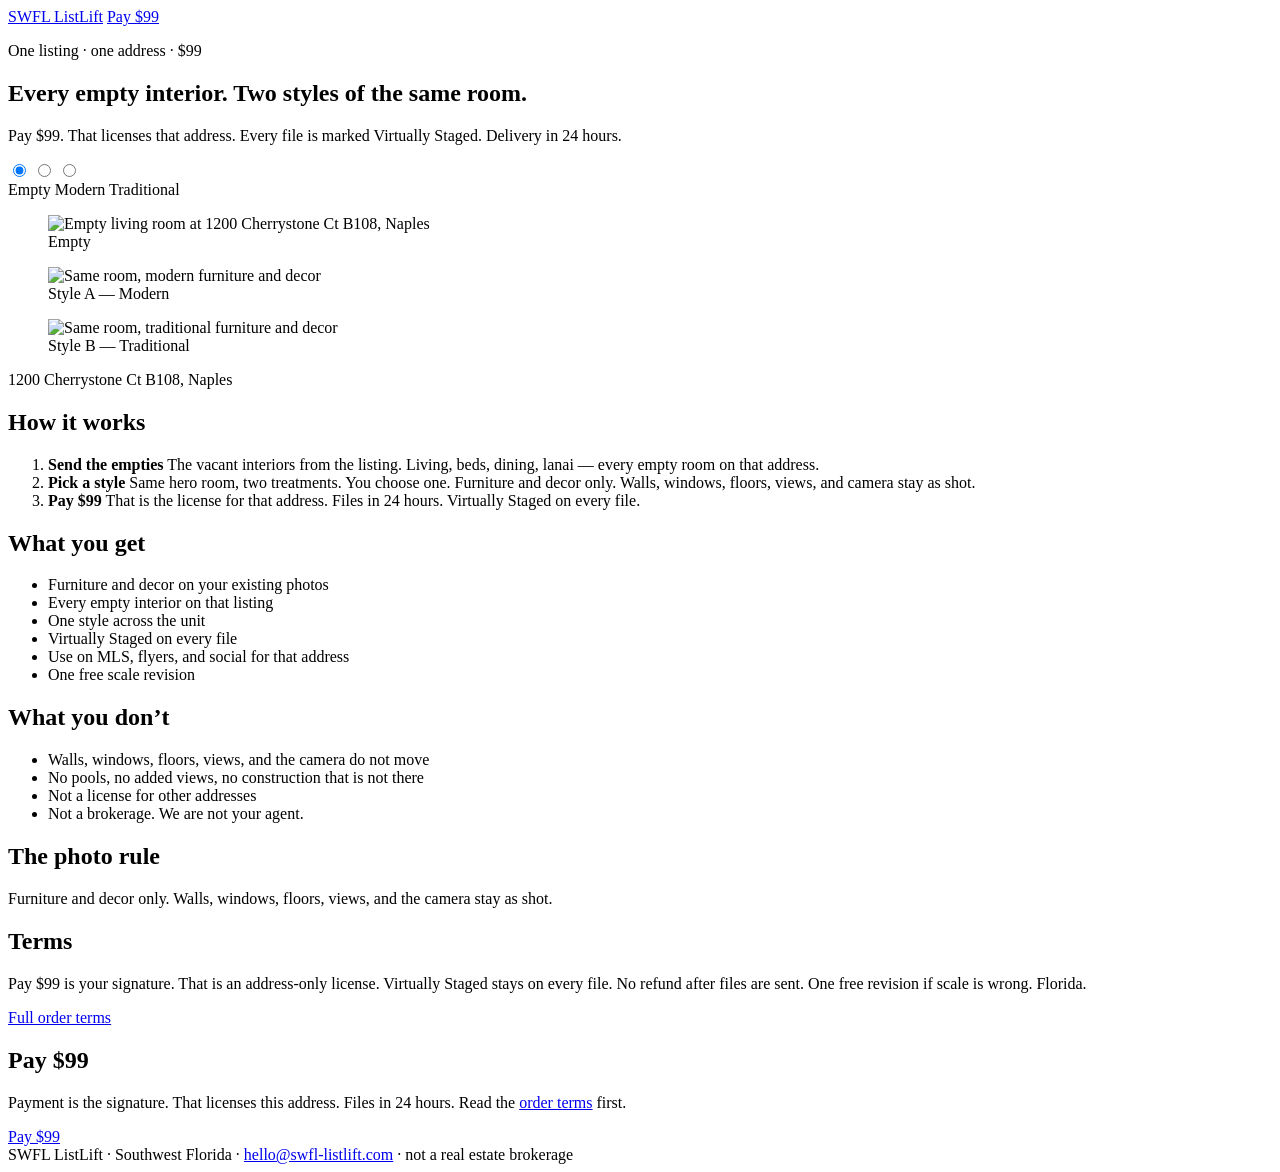
==== index.html @ 50e882f8 "SWFL ListLift funnel" ====
<!DOCTYPE html>
<html lang="en">
<head>
  <meta charset="utf-8">
  <meta name="viewport" content="width=device-width, initial-scale=1">
  <title>SWFL ListLift — $99 for every empty interior</title>
  <meta name="description" content="Virtual staging for one listing. $99. Two styles of the same room. Furniture and decor only. 24 hour delivery. Southwest Florida.">
  <link rel="icon" href="img/logo.png" type="image/png">
  <link rel="stylesheet" href="styles.css">
</head>
<body>
  <header class="nav">
    <div class="wrap nav-inner">
      <a class="brand" href="index.html">SWFL ListLift</a>
      <a class="nav-pay" href="#pay">Pay $99</a>
    </div>
  </header>

  <main>
    <section class="hero">
      <div class="wrap">
        <p class="kicker">One listing · one address · $99</p>
        <h1>Every empty interior. Two styles of the same room.</h1>
        <p class="lede">Pay $99. That licenses that address. Every file is marked Virtually Staged. Delivery in 24 hours.</p>

        <div class="compare">
          <input type="radio" name="room" id="room-empty" checked>
          <input type="radio" name="room" id="room-modern">
          <input type="radio" name="room" id="room-traditional">
          <div class="compare-tabs" role="tablist" aria-label="Room style">
            <label for="room-empty">Empty</label>
            <label for="room-modern">Modern</label>
            <label for="room-traditional">Traditional</label>
          </div>
          <div class="compare-frames">
            <figure class="frame frame-empty">
              <img src="img/empty.jpg" alt="Empty living room at 1200 Cherrystone Ct B108, Naples" width="640" height="426">
              <figcaption>Empty</figcaption>
            </figure>
            <figure class="frame frame-modern badge">
              <img src="img/style-a-modern.png" alt="Same room, modern furniture and decor" width="2528" height="1696">
              <figcaption>Style A — Modern</figcaption>
            </figure>
            <figure class="frame frame-traditional badge">
              <img src="img/style-b-traditional.png" alt="Same room, traditional furniture and decor" width="2528" height="1696">
              <figcaption>Style B — Traditional</figcaption>
            </figure>
          </div>
        </div>
        <p class="caption">1200 Cherrystone Ct B108, Naples</p>
      </div>
    </section>

    <section class="band">
      <div class="wrap">
        <h2>How it works</h2>
        <ol class="steps">
          <li>
            <strong>Send the empties</strong>
            <span>The vacant interiors from the listing. Living, beds, dining, lanai — every empty room on that address.</span>
          </li>
          <li>
            <strong>Pick a style</strong>
            <span>Same hero room, two treatments. You choose one. Furniture and decor only. Walls, windows, floors, views, and camera stay as shot.</span>
          </li>
          <li>
            <strong>Pay $99</strong>
            <span>That is the license for that address. Files in 24 hours. Virtually Staged on every file.</span>
          </li>
        </ol>
      </div>
    </section>

    <section class="band">
      <div class="wrap split">
        <div>
          <h2>What you get</h2>
          <ul>
            <li>Furniture and decor on your existing photos</li>
            <li>Every empty interior on that listing</li>
            <li>One style across the unit</li>
            <li>Virtually Staged on every file</li>
            <li>Use on MLS, flyers, and social for that address</li>
            <li>One free scale revision</li>
          </ul>
        </div>
        <div>
          <h2>What you don’t</h2>
          <ul>
            <li>Walls, windows, floors, views, and the camera do not move</li>
            <li>No pools, no added views, no construction that is not there</li>
            <li>Not a license for other addresses</li>
            <li>Not a brokerage. We are not your agent.</li>
          </ul>
        </div>
      </div>
    </section>

    <section class="band">
      <div class="wrap photo-rule">
        <h2>The photo rule</h2>
        <p>Furniture and decor only. Walls, windows, floors, views, and the camera stay as shot.</p>
      </div>
    </section>

    <section class="band">
      <div class="wrap terms-short">
        <h2>Terms</h2>
        <p>Pay $99 is your signature. That is an address-only license. Virtually Staged stays on every file. No refund after files are sent. One free revision if scale is wrong. Florida.</p>
        <p><a href="terms.html">Full order terms</a></p>
      </div>
    </section>

    <section class="pay" id="pay">
      <div class="wrap">
        <h2>Pay $99</h2>
        <p>Payment is the signature. That licenses this address. Files in 24 hours. Read the <a href="terms.html">order terms</a> first.</p>
        <!-- Stripe Payment Link tomorrow -->
        <a class="btn" href="https://swfl-listlift.com/pay">Pay $99</a>
      </div>
    </section>
  </main>

  <footer class="footer">
    <div class="wrap">
      SWFL ListLift · Southwest Florida · <a href="mailto:hello@swfl-listlift.com">hello@swfl-listlift.com</a> · not a real estate brokerage
    </div>
  </footer>
</body>
</html>
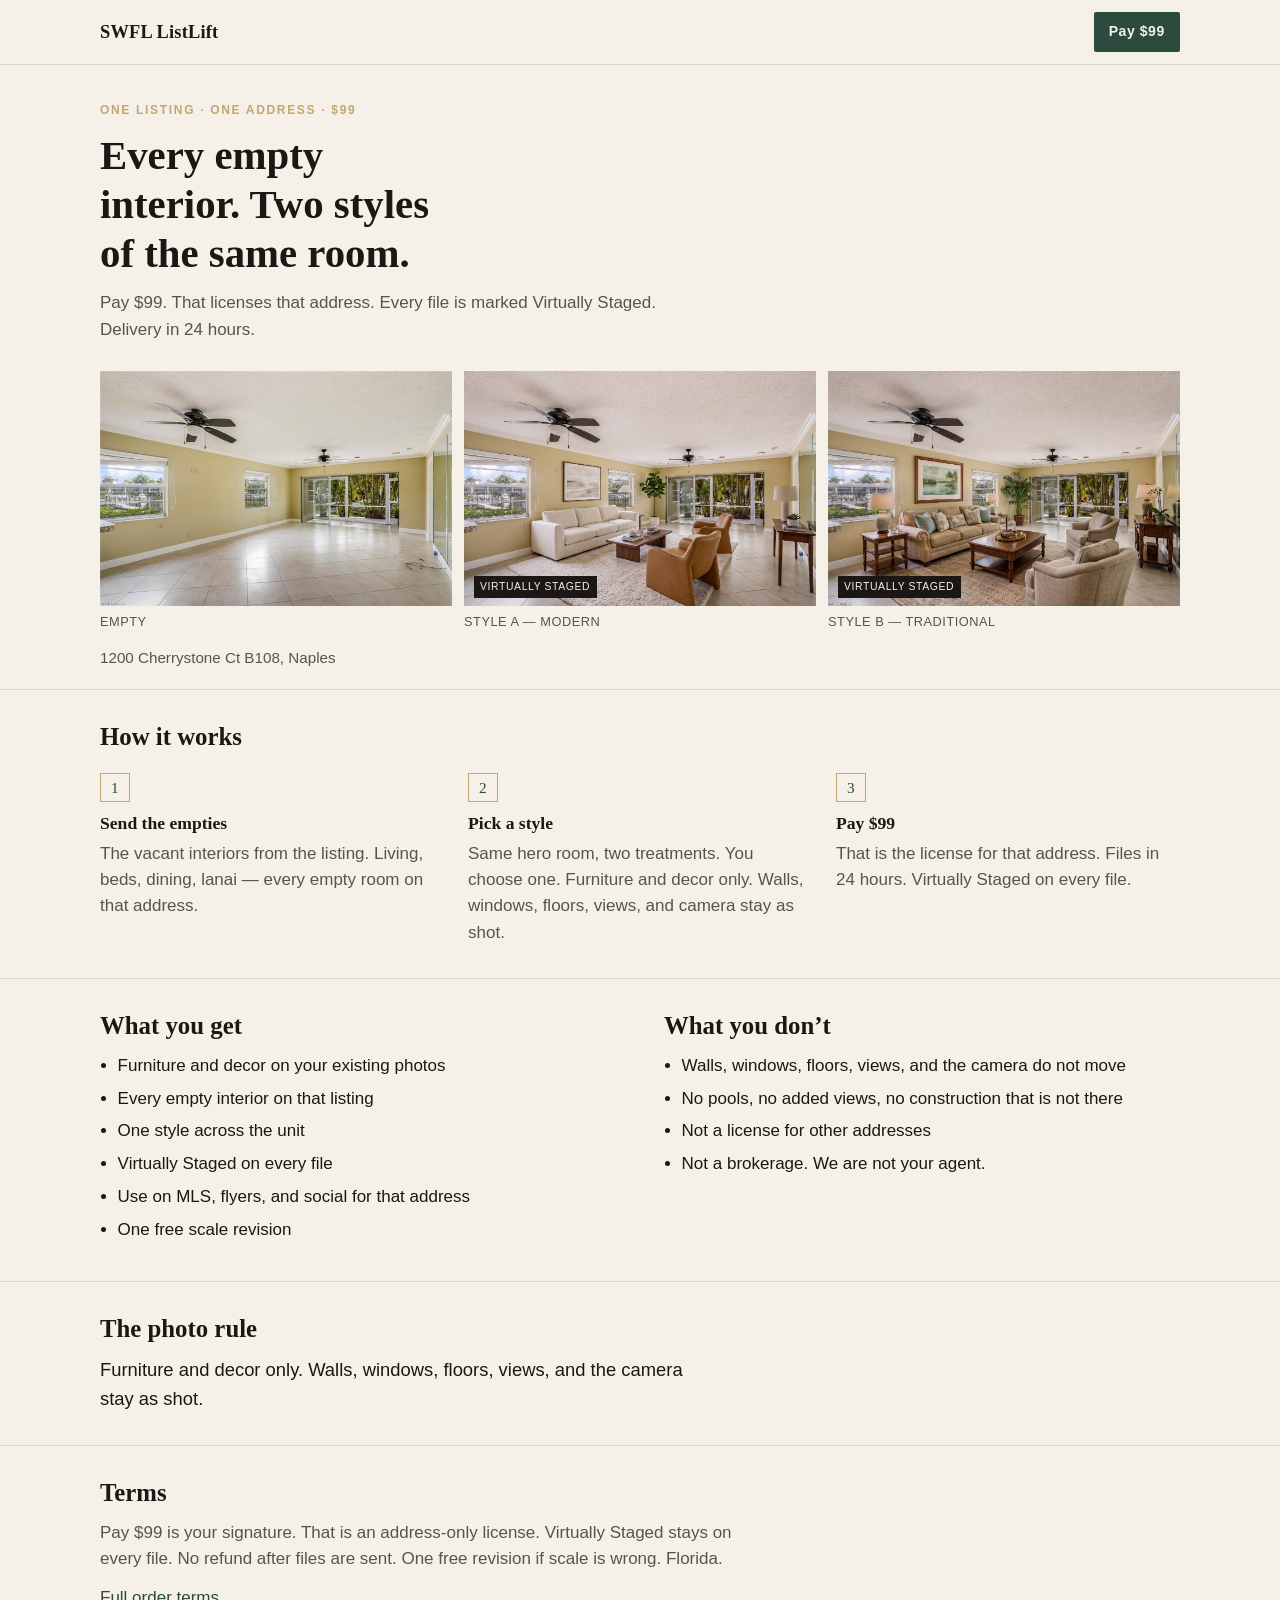
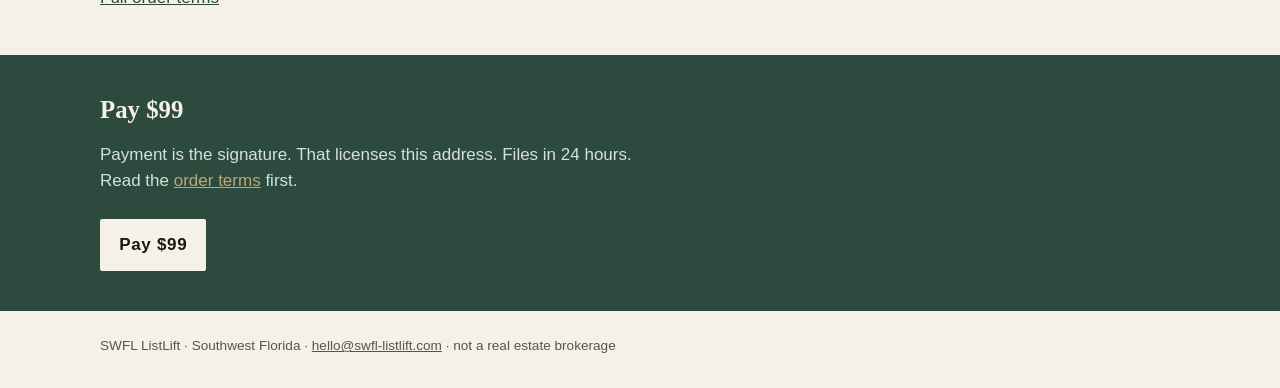
==== commit acb9e373: "Wire live $99 Stripe Payment Link" ====
--- a/index.html
+++ b/index.html
@@ -116,7 +116,7 @@
         <h2>Pay $99</h2>
         <p>Payment is the signature. That licenses this address. Files in 24 hours. Read the <a href="terms.html">order terms</a> first.</p>
         <!-- Stripe Payment Link tomorrow -->
-        <a class="btn" href="https://swfl-listlift.com/pay">Pay $99</a>
+        <a class="btn" href="https://buy.stripe.com/8x2bIVa10aA3aM6dJp0RG00">Pay $99</a>
       </div>
     </section>
   </main>
--- a/styles.css
+++ b/styles.css
@@ -0,0 +1,334 @@
+/* SWFL ListLift — swfl-listlift.com */
+
+:root {
+  --ink: #1A1714;
+  --paper: #F6F1E8;
+  --sand: #C4A574;
+  --mangrove: #2C4A3E;
+  --muted: #5A534C;
+  --rule: rgba(26, 23, 20, 0.12);
+  --serif: "Iowan Old Style", "Palatino Linotype", Palatino, Georgia, "Times New Roman", serif;
+  --sans: "Avenir Next", "Segoe UI", "Helvetica Neue", Helvetica, Arial, sans-serif;
+}
+
+*, *::before, *::after { box-sizing: border-box; }
+
+html { scroll-behavior: smooth; }
+
+body {
+  margin: 0;
+  background: var(--paper);
+  color: var(--ink);
+  font-family: var(--sans);
+  font-size: 1.0625rem;
+  line-height: 1.55;
+  -webkit-font-smoothing: antialiased;
+}
+
+img {
+  max-width: 100%;
+  height: auto;
+  display: block;
+  print-color-adjust: exact;
+  -webkit-print-color-adjust: exact;
+}
+
+a { color: var(--mangrove); }
+a:hover { color: var(--ink); }
+
+.wrap {
+  width: min(1080px, calc(100% - 2rem));
+  margin: 0 auto;
+}
+
+/* Nav */
+
+.nav {
+  position: sticky;
+  top: 0;
+  z-index: 10;
+  background: var(--paper);
+  border-bottom: 1px solid var(--rule);
+}
+
+.nav-inner {
+  display: flex;
+  align-items: center;
+  justify-content: space-between;
+  gap: 1rem;
+  min-height: 4rem;
+}
+
+.brand {
+  display: inline-block;
+  flex-shrink: 0;
+  font-family: var(--serif);
+  font-size: 1.15rem;
+  font-weight: 600;
+  letter-spacing: 0.01em;
+  color: var(--ink);
+  text-decoration: none;
+  white-space: nowrap;
+}
+.brand:hover { color: var(--mangrove); }
+
+.nav-pay {
+  display: inline-block;
+  background: var(--mangrove);
+  color: var(--paper);
+  text-decoration: none;
+  font-size: 0.875rem;
+  font-weight: 600;
+  letter-spacing: 0.04em;
+  padding: 0.55rem 0.95rem;
+  border-radius: 2px;
+}
+
+.nav-pay:hover { color: var(--paper); filter: brightness(1.08); }
+
+/* Type */
+
+.kicker {
+  margin: 0 0 0.75rem;
+  font-size: 0.75rem;
+  font-weight: 600;
+  letter-spacing: 0.14em;
+  text-transform: uppercase;
+  color: var(--sand);
+}
+
+h1, h2, h3 {
+  font-family: var(--serif);
+  font-weight: 600;
+  line-height: 1.2;
+  margin: 0 0 0.75rem;
+}
+
+h1 {
+  font-size: clamp(1.7rem, 4.4vw, 2.55rem);
+  max-width: 18ch;
+}
+
+h2 { font-size: clamp(1.25rem, 2.4vw, 1.55rem); }
+
+.lede {
+  max-width: 38rem;
+  color: var(--muted);
+  margin: 0 0 1.75rem;
+}
+
+/* Hero / compare */
+
+.hero { padding: 2.25rem 0 1.25rem; }
+
+.compare input { position: absolute; opacity: 0; pointer-events: none; }
+
+.compare-tabs {
+  display: flex;
+  gap: 0;
+  border: 1px solid var(--ink);
+  width: fit-content;
+  max-width: 100%;
+  margin-bottom: 0.85rem;
+}
+
+.compare-tabs label {
+  font-size: 0.8rem;
+  font-weight: 600;
+  letter-spacing: 0.06em;
+  text-transform: uppercase;
+  padding: 0.5rem 0.85rem;
+  cursor: pointer;
+  color: var(--ink);
+  border-right: 1px solid var(--ink);
+}
+
+.compare-tabs label:last-child { border-right: 0; }
+
+#room-empty:checked ~ .compare-tabs label[for="room-empty"],
+#room-modern:checked ~ .compare-tabs label[for="room-modern"],
+#room-traditional:checked ~ .compare-tabs label[for="room-traditional"] {
+  background: var(--mangrove);
+  color: var(--paper);
+}
+
+.compare-frames {
+  display: grid;
+  gap: 0.75rem;
+}
+
+.frame { margin: 0; display: none; }
+
+.frame img {
+  width: 100%;
+  aspect-ratio: 3 / 2;
+  object-fit: cover;
+  object-position: center;
+  background: #ddd6c8;
+}
+
+.frame figcaption {
+  margin-top: 0.4rem;
+  font-size: 0.8rem;
+  letter-spacing: 0.04em;
+  text-transform: uppercase;
+  color: var(--muted);
+}
+
+#room-empty:checked ~ .compare-frames .frame-empty,
+#room-modern:checked ~ .compare-frames .frame-modern,
+#room-traditional:checked ~ .compare-frames .frame-traditional {
+  display: block;
+}
+
+.badge {
+  position: relative;
+}
+
+.badge::after {
+  content: "Virtually Staged";
+  position: absolute;
+  left: 0.6rem;
+  bottom: 2.1rem;
+  background: var(--ink);
+  color: var(--paper);
+  font-size: 0.65rem;
+  letter-spacing: 0.06em;
+  text-transform: uppercase;
+  padding: 0.2rem 0.4rem;
+}
+
+.caption {
+  margin: 0.85rem 0 0;
+  font-size: 0.95rem;
+  color: var(--muted);
+}
+
+/* Sections */
+
+section { padding: 2rem 0; }
+
+.band { border-top: 1px solid var(--rule); }
+
+.steps {
+  list-style: none;
+  margin: 1.25rem 0 0;
+  padding: 0;
+  display: grid;
+  gap: 1.25rem;
+  counter-reset: step;
+}
+
+.steps li {
+  counter-increment: step;
+  padding-left: 2.6rem;
+  position: relative;
+}
+
+.steps li::before {
+  content: counter(step);
+  position: absolute;
+  left: 0;
+  top: 0.05rem;
+  width: 1.85rem;
+  height: 1.85rem;
+  border: 1px solid var(--sand);
+  color: var(--mangrove);
+  font-family: var(--serif);
+  font-size: 0.95rem;
+  display: grid;
+  place-items: center;
+}
+
+.steps strong { display: block; font-family: var(--serif); font-size: 1.1rem; margin-bottom: 0.2rem; }
+.steps span { color: var(--muted); }
+
+.split {
+  display: grid;
+  gap: 2rem;
+}
+
+.split ul {
+  margin: 0.75rem 0 0;
+  padding: 0 0 0 1.1rem;
+}
+
+.split li { margin: 0.4rem 0; }
+
+.photo-rule p {
+  max-width: 38rem;
+  font-size: 1.15rem;
+  margin: 0;
+}
+
+.terms-short p { max-width: 40rem; color: var(--muted); margin: 0 0 0.75rem; }
+
+/* Pay */
+
+.pay {
+  background: var(--mangrove);
+  color: var(--paper);
+  padding: 2.5rem 0;
+}
+
+.pay h2 { color: var(--paper); }
+.pay p { color: #d7e0da; max-width: 34rem; }
+.pay a:not(.btn) { color: var(--sand); }
+
+.btn {
+  display: inline-block;
+  background: var(--paper);
+  color: var(--ink);
+  text-decoration: none;
+  font-weight: 600;
+  letter-spacing: 0.04em;
+  padding: 0.8rem 1.2rem;
+  border-radius: 2px;
+  margin-top: 0.5rem;
+}
+
+.btn:hover { color: var(--ink); filter: brightness(0.97); }
+
+/* Footer */
+
+.footer {
+  padding: 1.5rem 0 2rem;
+  font-size: 0.85rem;
+  color: var(--muted);
+}
+
+.footer a { color: inherit; }
+
+/* Terms page */
+
+.legal { padding: 2rem 0 3rem; }
+.legal .sub { color: var(--muted); margin: 0 0 1.5rem; }
+.legal table { width: 100%; border-collapse: collapse; margin: 1rem 0 1.5rem; }
+.legal td { padding: 0.65rem 0; border-bottom: 1px solid var(--rule); vertical-align: top; }
+.legal td.l { width: 8.5rem; color: var(--muted); }
+.legal .box {
+  border: 1px solid var(--rule);
+  padding: 1rem 1.1rem;
+  margin: 1.25rem 0;
+}
+.legal .fine { font-size: 0.85rem; color: var(--muted); margin-top: 1.5rem; }
+
+@media (min-width: 800px) {
+  .compare-tabs { display: none; }
+  .compare-frames { grid-template-columns: 1fr 1fr 1fr; }
+  .frame { display: block !important; }
+  .badge::after { bottom: 2.1rem; }
+  .steps { grid-template-columns: 1fr 1fr 1fr; gap: 1.5rem; }
+  .steps li { padding-left: 0; padding-top: 2.4rem; }
+  .split { grid-template-columns: 1fr 1fr; gap: 3rem; }
+}
+
+@media print {
+  .nav, .nav-pay, .compare-tabs, .btn { display: none !important; }
+  .compare-frames { display: grid !important; grid-template-columns: 1fr 1fr 1fr; }
+  .frame { display: block !important; break-inside: avoid; }
+  .pay { background: var(--paper); color: var(--ink); border-top: 1px solid var(--ink); }
+  .pay p { color: var(--muted); }
+  img { break-inside: avoid; }
+  body { background: #fff; }
+}
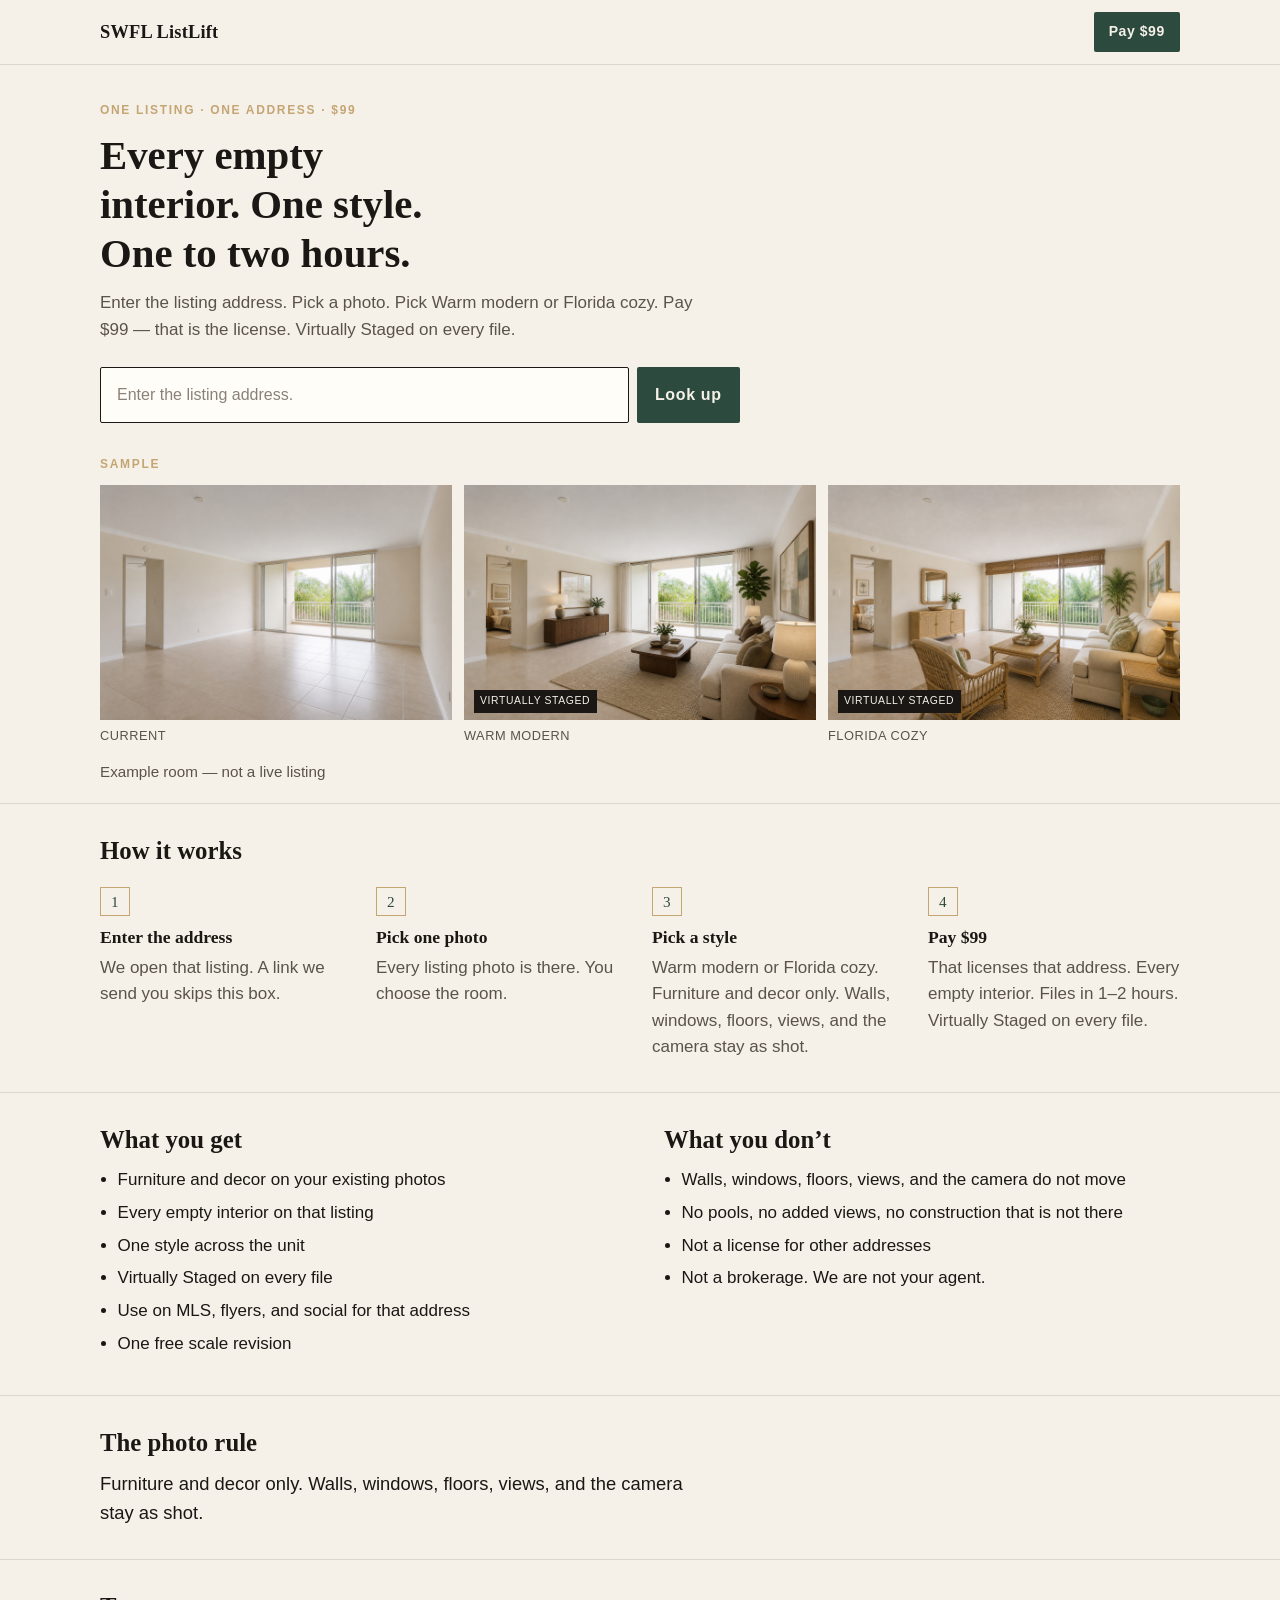
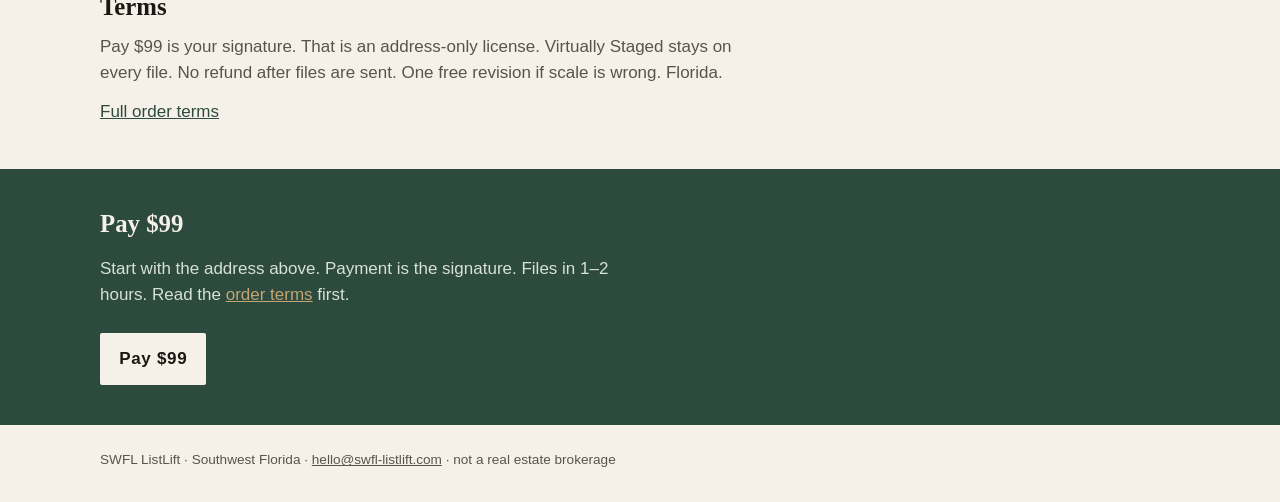
==== commit 044bcb64: "Add static Landover listing page for agent outreach Outreach can land on /l/landover-203 instead of " ====
--- a/index.html
+++ b/index.html
@@ -2,129 +2,20 @@
 <html lang="en">
 <head>
   <meta charset="utf-8">
+  <base href="/">
   <meta name="viewport" content="width=device-width, initial-scale=1">
   <title>SWFL ListLift — $99 for every empty interior</title>
-  <meta name="description" content="Virtual staging for one listing. $99. Two styles of the same room. Furniture and decor only. 24 hour delivery. Southwest Florida.">
-  <link rel="icon" href="img/logo.png" type="image/png">
+  <meta name="description" content="Virtual staging for one listing. $99. Warm modern or Florida cozy. Furniture and decor only. 1–2 hour delivery. Southwest Florida.">
+  <meta property="og:title" content="SWFL ListLift — $99 for every empty interior">
+  <meta property="og:description" content="Virtual staging for one listing. $99. 1–2 hour delivery. Virtually Staged on every file.">
+  <meta property="og:url" content="https://swfl-listlift.com/">
+  <link rel="icon" href="img/favicon.svg" type="image/svg+xml">
   <link rel="stylesheet" href="styles.css">
 </head>
 <body>
-  <header class="nav">
-    <div class="wrap nav-inner">
-      <a class="brand" href="index.html">SWFL ListLift</a>
-      <a class="nav-pay" href="#pay">Pay $99</a>
-    </div>
-  </header>
-
-  <main>
-    <section class="hero">
-      <div class="wrap">
-        <p class="kicker">One listing · one address · $99</p>
-        <h1>Every empty interior. Two styles of the same room.</h1>
-        <p class="lede">Pay $99. That licenses that address. Every file is marked Virtually Staged. Delivery in 24 hours.</p>
-
-        <div class="compare">
-          <input type="radio" name="room" id="room-empty" checked>
-          <input type="radio" name="room" id="room-modern">
-          <input type="radio" name="room" id="room-traditional">
-          <div class="compare-tabs" role="tablist" aria-label="Room style">
-            <label for="room-empty">Empty</label>
-            <label for="room-modern">Modern</label>
-            <label for="room-traditional">Traditional</label>
-          </div>
-          <div class="compare-frames">
-            <figure class="frame frame-empty">
-              <img src="img/empty.jpg" alt="Empty living room at 1200 Cherrystone Ct B108, Naples" width="640" height="426">
-              <figcaption>Empty</figcaption>
-            </figure>
-            <figure class="frame frame-modern badge">
-              <img src="img/style-a-modern.png" alt="Same room, modern furniture and decor" width="2528" height="1696">
-              <figcaption>Style A — Modern</figcaption>
-            </figure>
-            <figure class="frame frame-traditional badge">
-              <img src="img/style-b-traditional.png" alt="Same room, traditional furniture and decor" width="2528" height="1696">
-              <figcaption>Style B — Traditional</figcaption>
-            </figure>
-          </div>
-        </div>
-        <p class="caption">1200 Cherrystone Ct B108, Naples</p>
-      </div>
-    </section>
-
-    <section class="band">
-      <div class="wrap">
-        <h2>How it works</h2>
-        <ol class="steps">
-          <li>
-            <strong>Send the empties</strong>
-            <span>The vacant interiors from the listing. Living, beds, dining, lanai — every empty room on that address.</span>
-          </li>
-          <li>
-            <strong>Pick a style</strong>
-            <span>Same hero room, two treatments. You choose one. Furniture and decor only. Walls, windows, floors, views, and camera stay as shot.</span>
-          </li>
-          <li>
-            <strong>Pay $99</strong>
-            <span>That is the license for that address. Files in 24 hours. Virtually Staged on every file.</span>
-          </li>
-        </ol>
-      </div>
-    </section>
-
-    <section class="band">
-      <div class="wrap split">
-        <div>
-          <h2>What you get</h2>
-          <ul>
-            <li>Furniture and decor on your existing photos</li>
-            <li>Every empty interior on that listing</li>
-            <li>One style across the unit</li>
-            <li>Virtually Staged on every file</li>
-            <li>Use on MLS, flyers, and social for that address</li>
-            <li>One free scale revision</li>
-          </ul>
-        </div>
-        <div>
-          <h2>What you don’t</h2>
-          <ul>
-            <li>Walls, windows, floors, views, and the camera do not move</li>
-            <li>No pools, no added views, no construction that is not there</li>
-            <li>Not a license for other addresses</li>
-            <li>Not a brokerage. We are not your agent.</li>
-          </ul>
-        </div>
-      </div>
-    </section>
-
-    <section class="band">
-      <div class="wrap photo-rule">
-        <h2>The photo rule</h2>
-        <p>Furniture and decor only. Walls, windows, floors, views, and the camera stay as shot.</p>
-      </div>
-    </section>
-
-    <section class="band">
-      <div class="wrap terms-short">
-        <h2>Terms</h2>
-        <p>Pay $99 is your signature. That is an address-only license. Virtually Staged stays on every file. No refund after files are sent. One free revision if scale is wrong. Florida.</p>
-        <p><a href="terms.html">Full order terms</a></p>
-      </div>
-    </section>
-
-    <section class="pay" id="pay">
-      <div class="wrap">
-        <h2>Pay $99</h2>
-        <p>Payment is the signature. That licenses this address. Files in 24 hours. Read the <a href="terms.html">order terms</a> first.</p>
-        <!-- Stripe Payment Link tomorrow -->
-        <a class="btn" href="https://buy.stripe.com/8x2bIVa10aA3aM6dJp0RG00">Pay $99</a>
-      </div>
-    </section>
-  </main>
-
-  <footer class="footer">
-    <div class="wrap">
-      SWFL ListLift · Southwest Florida · <a href="mailto:hello@swfl-listlift.com">hello@swfl-listlift.com</a> · not a real estate brokerage
-    </div>
-  </footer>
+  <div id="app">
+    <p class="boot">Loading…</p>
+  </div>
+  <script src="app.js"></script>
 </body>
 </html>
--- a/styles.css
+++ b/styles.css
@@ -7,6 +7,7 @@
   --mangrove: #2C4A3E;
   --muted: #5A534C;
   --rule: rgba(26, 23, 20, 0.12);
+  --card: #fffdf8;
   --serif: "Iowan Old Style", "Palatino Linotype", Palatino, Georgia, "Times New Roman", serif;
   --sans: "Avenir Next", "Segoe UI", "Helvetica Neue", Helvetica, Arial, sans-serif;
 }
@@ -36,9 +37,20 @@
 a { color: var(--mangrove); }
 a:hover { color: var(--ink); }
 
+:focus-visible {
+  outline: 2px solid var(--mangrove);
+  outline-offset: 2px;
+}
+
 .wrap {
   width: min(1080px, calc(100% - 2rem));
   margin: 0 auto;
+}
+
+.boot {
+  margin: 4rem auto;
+  text-align: center;
+  color: var(--muted);
 }
 
 /* Nav */
@@ -88,7 +100,8 @@
 
 /* Type */
 
-.kicker {
+.kicker,
+.sample-kicker {
   margin: 0 0 0.75rem;
   font-size: 0.75rem;
   font-weight: 600;
@@ -114,52 +127,142 @@
 .lede {
   max-width: 38rem;
   color: var(--muted);
-  margin: 0 0 1.75rem;
-}
-
-/* Hero / compare */
+  margin: 0 0 1.5rem;
+}
+
+/* Address lookup */
+
+.lookup { margin: 0 0 1.25rem; max-width: 40rem; }
+
+.lookup-label {
+  position: absolute;
+  width: 1px;
+  height: 1px;
+  overflow: hidden;
+  clip: rect(0 0 0 0);
+}
+
+.lookup-row {
+  display: flex;
+  flex-direction: column;
+  gap: 0.5rem;
+}
+
+.lookup-row input {
+  width: 100%;
+  font: inherit;
+  font-size: 1rem;
+  color: var(--ink);
+  background: var(--card);
+  border: 1px solid var(--ink);
+  padding: 0.9rem 1rem;
+  border-radius: 2px;
+}
+
+.lookup-row input::placeholder { color: #8A8278; }
+
+.lookup-row button {
+  font: inherit;
+  font-size: 1rem;
+  font-weight: 600;
+  letter-spacing: 0.04em;
+  background: var(--mangrove);
+  color: var(--paper);
+  border: 0;
+  padding: 0.9rem 1.15rem;
+  border-radius: 2px;
+  cursor: pointer;
+}
+
+.lookup-row button:hover { filter: brightness(1.08); }
+
+.notice {
+  max-width: 36rem;
+  margin: 0 0 1.5rem;
+  padding: 0.95rem 1rem;
+  border: 1px solid var(--rule);
+  background: var(--card);
+}
+
+.notice p { margin: 0 0 0.5rem; }
+.notice p:last-child { margin: 0; color: var(--muted); }
+
+.results {
+  list-style: none;
+  margin: 0 0 1.5rem;
+  padding: 0;
+  max-width: 40rem;
+  border: 1px solid var(--rule);
+  background: var(--card);
+}
+
+.results li { border-top: 1px solid var(--rule); }
+.results li:first-child { border-top: 0; }
+
+.results a {
+  display: block;
+  padding: 0.85rem 1rem;
+  text-decoration: none;
+  color: inherit;
+}
+
+.results a:hover { background: rgba(44, 74, 62, 0.06); }
+.results strong { display: block; font-family: var(--serif); }
+.results span { color: var(--muted); font-size: 0.95rem; }
+
+/* Hero / 3-up */
 
 .hero { padding: 2.25rem 0 1.25rem; }
 
-.compare input { position: absolute; opacity: 0; pointer-events: none; }
-
-.compare-tabs {
+.sample { margin-top: 2rem; }
+
+.trio-tabs {
   display: flex;
   gap: 0;
   border: 1px solid var(--ink);
-  width: fit-content;
-  max-width: 100%;
+  width: 100%;
+  max-width: 28rem;
   margin-bottom: 0.85rem;
 }
 
-.compare-tabs label {
-  font-size: 0.8rem;
-  font-weight: 600;
-  letter-spacing: 0.06em;
-  text-transform: uppercase;
-  padding: 0.5rem 0.85rem;
+.trio-tabs button {
+  flex: 1;
+  min-width: 0;
+  font: inherit;
+  font-size: 0.7rem;
+  font-weight: 600;
+  letter-spacing: 0.04em;
+  text-transform: uppercase;
+  padding: 0.5rem 0.35rem;
   cursor: pointer;
   color: var(--ink);
+  background: transparent;
+  border: 0;
   border-right: 1px solid var(--ink);
 }
 
-.compare-tabs label:last-child { border-right: 0; }
-
-#room-empty:checked ~ .compare-tabs label[for="room-empty"],
-#room-modern:checked ~ .compare-tabs label[for="room-modern"],
-#room-traditional:checked ~ .compare-tabs label[for="room-traditional"] {
+.trio-tabs button:last-child { border-right: 0; }
+
+.trio-tabs button[aria-selected="true"] {
   background: var(--mangrove);
   color: var(--paper);
 }
 
-.compare-frames {
+.trio-frames {
   display: grid;
   gap: 0.75rem;
 }
 
 .frame { margin: 0; display: none; }
 
-.frame img {
+.frame.is-on { display: block; }
+
+.frame img,
+.frame .ph,
+.thumb img,
+.thumb .ph,
+.style-card img,
+.style-card .ph {
   width: 100%;
   aspect-ratio: 3 / 2;
   object-fit: cover;
@@ -167,7 +270,20 @@
   background: #ddd6c8;
 }
 
-.frame figcaption {
+.ph {
+  display: grid;
+  place-items: center;
+  background:
+    linear-gradient(180deg, #f3ede3 0 58%, #cdb896 58%);
+  color: var(--muted);
+  font-family: var(--serif);
+  letter-spacing: 0.16em;
+  text-transform: uppercase;
+  font-size: 0.8rem;
+}
+
+.frame figcaption,
+.style-card .who {
   margin-top: 0.4rem;
   font-size: 0.8rem;
   letter-spacing: 0.04em;
@@ -175,15 +291,16 @@
   color: var(--muted);
 }
 
-#room-empty:checked ~ .compare-frames .frame-empty,
-#room-modern:checked ~ .compare-frames .frame-modern,
-#room-traditional:checked ~ .compare-frames .frame-traditional {
+.style-card .line {
   display: block;
-}
-
-.badge {
-  position: relative;
-}
+  margin-top: 0.15rem;
+  font-size: 0.9rem;
+  letter-spacing: 0;
+  text-transform: none;
+  color: var(--ink);
+}
+
+.badge { position: relative; }
 
 .badge::after {
   content: "Virtually Staged";
@@ -203,6 +320,130 @@
   font-size: 0.95rem;
   color: var(--muted);
 }
+
+/* Listing */
+
+.listing { padding: 1.75rem 0 2.5rem; }
+.listing h1 { max-width: none; }
+
+.back {
+  display: inline-block;
+  margin: 0 0 1rem;
+  border: 0;
+  padding: 0;
+  background: none;
+  font: inherit;
+  font-size: 0.95rem;
+  color: var(--muted);
+  cursor: pointer;
+  text-decoration: none;
+}
+
+.back:hover { color: var(--ink); }
+
+.facts {
+  margin: 0 0 0.35rem;
+  color: var(--muted);
+}
+
+.ask {
+  margin: 1.25rem 0 0.75rem;
+  font-family: var(--serif);
+  font-size: 1.15rem;
+}
+
+.thumbs {
+  display: grid;
+  grid-template-columns: repeat(3, 1fr);
+  gap: 0.55rem;
+}
+
+.thumb {
+  width: 100%;
+  margin: 0;
+  padding: 0;
+  border: 2px solid transparent;
+  background: transparent;
+  cursor: pointer;
+  text-align: left;
+  color: inherit;
+  font: inherit;
+}
+
+.thumb:hover,
+.thumb.is-on { border-color: var(--mangrove); }
+
+.thumb .who {
+  display: block;
+  margin-top: 0.3rem;
+  font-size: 0.7rem;
+  letter-spacing: 0.04em;
+  text-transform: uppercase;
+  color: var(--muted);
+}
+
+.style-pick {
+  display: grid;
+  gap: 0.75rem;
+}
+
+.style-card {
+  width: 100%;
+  margin: 0;
+  padding: 0;
+  border: 2px solid transparent;
+  background: transparent;
+  text-align: left;
+  font: inherit;
+  color: inherit;
+  cursor: pointer;
+}
+
+.style-card:hover { border-color: var(--mangrove); }
+
+.style-card.is-ref {
+  cursor: default;
+}
+
+.style-card.is-ref:hover { border-color: transparent; }
+
+.rule-line {
+  margin: 1.25rem 0 0;
+  max-width: 36rem;
+  color: var(--muted);
+}
+
+.confirm-box {
+  margin: 1.25rem 0 0;
+  padding: 1.15rem 1.2rem;
+  border: 1px solid var(--rule);
+  background: var(--card);
+  max-width: 34rem;
+}
+
+.confirm-box p { margin: 0 0 0.65rem; }
+.confirm-box p:last-child { margin: 0; }
+
+.confirm-box .tag {
+  font-size: 0.75rem;
+  font-weight: 600;
+  letter-spacing: 0.1em;
+  text-transform: uppercase;
+  color: var(--sand);
+}
+
+.confirm-box .dollars {
+  font-family: var(--serif);
+  font-size: 2rem;
+  line-height: 1.2;
+}
+
+.confirm-box ul {
+  margin: 0.75rem 0 0;
+  padding: 0 0 0 1.1rem;
+}
+
+.confirm-box li { margin: 0.3rem 0; }
 
 /* Sections */
 
@@ -313,19 +554,124 @@
 }
 .legal .fine { font-size: 0.85rem; color: var(--muted); margin-top: 1.5rem; }
 
+/* Listing deep-link (static pages such as /l/landover-203) */
+
+.listing-trio {
+  display: grid;
+  gap: 0.75rem;
+  margin: 1.25rem 0 0;
+}
+
+.listing-trio .frame { display: block; }
+
+.listing-trio img {
+  width: 100%;
+  aspect-ratio: 3 / 4;
+  object-fit: cover;
+  object-position: center;
+  background: #ddd6c8;
+}
+
+.listing-trio .badge::after { bottom: 2.1rem; }
+
+.photo-strip {
+  display: grid;
+  grid-template-columns: repeat(2, minmax(0, 9.5rem));
+  gap: 0.55rem;
+  margin: 0 0 0.25rem;
+}
+
+.photo-strip figure { margin: 0; }
+
+.photo-strip img {
+  width: 100%;
+  aspect-ratio: 3 / 4;
+  object-fit: cover;
+  object-position: center;
+  background: #ddd6c8;
+}
+
+.photo-strip .who {
+  display: block;
+  margin-top: 0.3rem;
+  font-size: 0.7rem;
+  letter-spacing: 0.04em;
+  text-transform: uppercase;
+  color: var(--muted);
+}
+
+.style-radios {
+  margin: 1.35rem 0 0;
+  padding: 0.85rem 1.05rem 1rem;
+  border: 1px solid var(--ink);
+  background: var(--card);
+  max-width: 34rem;
+}
+
+.style-radios legend {
+  padding: 0 0.35rem;
+  font-family: var(--serif);
+  font-weight: 600;
+}
+
+.style-radios label {
+  display: flex;
+  align-items: flex-start;
+  gap: 0.55rem;
+  margin: 0.45rem 0 0;
+  cursor: pointer;
+}
+
+.style-radios input {
+  margin-top: 0.3rem;
+  accent-color: var(--mangrove);
+}
+
+.buy-btn {
+  display: block;
+  width: 100%;
+  max-width: 34rem;
+  box-sizing: border-box;
+  margin: 1.15rem 0 0;
+  background: var(--mangrove);
+  color: var(--paper);
+  text-decoration: none;
+  font-weight: 600;
+  letter-spacing: 0.03em;
+  text-align: center;
+  padding: 0.95rem 1.15rem;
+  border-radius: 2px;
+}
+
+.buy-btn:hover { color: var(--paper); filter: brightness(1.08); }
+
+@media (min-width: 600px) {
+  .lookup-row { flex-direction: row; align-items: stretch; }
+  .lookup-row input { flex: 1; }
+  .thumbs { grid-template-columns: repeat(4, 1fr); }
+}
+
 @media (min-width: 800px) {
-  .compare-tabs { display: none; }
-  .compare-frames { grid-template-columns: 1fr 1fr 1fr; }
+  .listing-trio { grid-template-columns: 1fr 1fr 1fr; }
+  .trio-tabs { display: none; }
+  .trio-frames,
+  .style-pick { grid-template-columns: 1fr 1fr 1fr; }
   .frame { display: block !important; }
   .badge::after { bottom: 2.1rem; }
-  .steps { grid-template-columns: 1fr 1fr 1fr; gap: 1.5rem; }
+  .steps { grid-template-columns: 1fr 1fr; gap: 1.5rem; }
   .steps li { padding-left: 0; padding-top: 2.4rem; }
   .split { grid-template-columns: 1fr 1fr; gap: 3rem; }
+  .thumbs { grid-template-columns: repeat(6, 1fr); }
+}
+
+@media (min-width: 1100px) {
+  .steps { grid-template-columns: 1fr 1fr 1fr 1fr; }
 }
 
 @media print {
-  .nav, .nav-pay, .compare-tabs, .btn { display: none !important; }
-  .compare-frames { display: grid !important; grid-template-columns: 1fr 1fr 1fr; }
+  .nav, .nav-pay, .trio-tabs, .btn, .lookup { display: none !important; }
+  .trio-frames,
+  .listing-trio { display: grid !important; grid-template-columns: 1fr 1fr 1fr; }
   .frame { display: block !important; break-inside: avoid; }
   .pay { background: var(--paper); color: var(--ink); border-top: 1px solid var(--ink); }
   .pay p { color: var(--muted); }
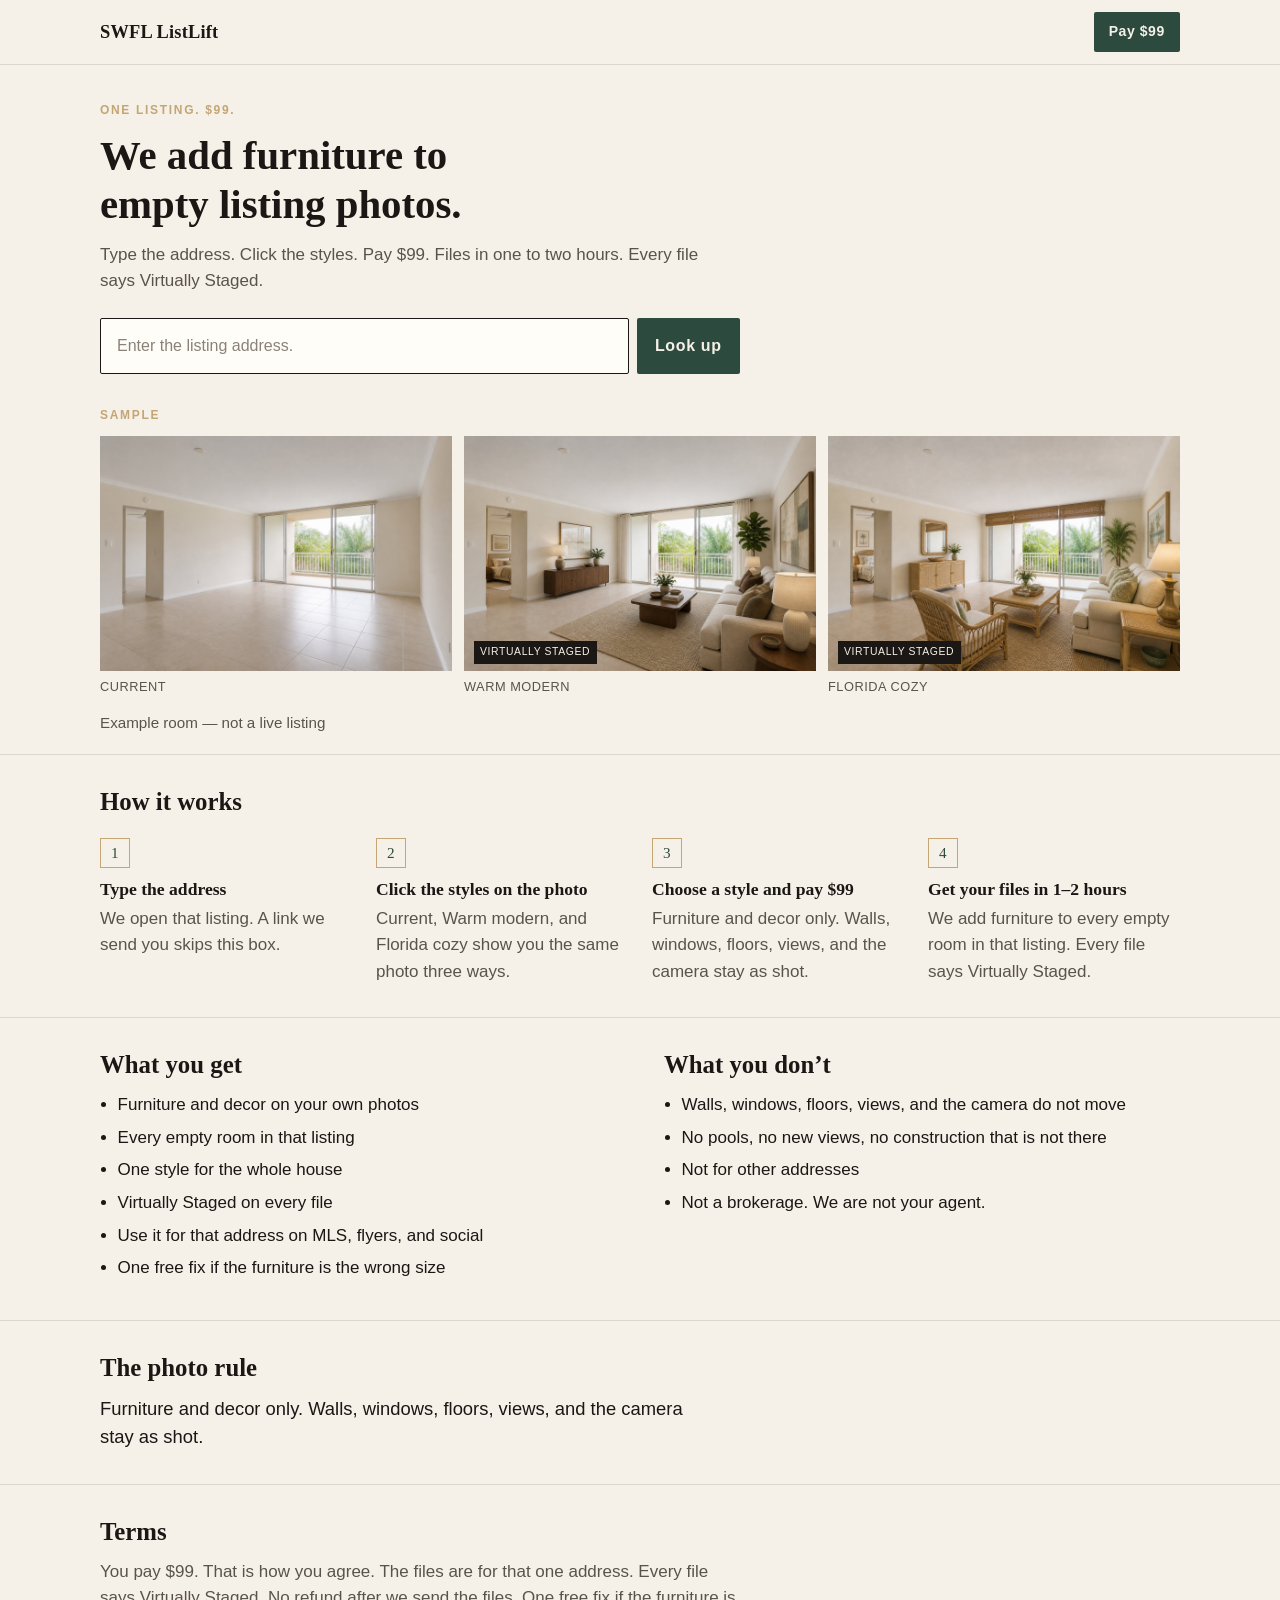
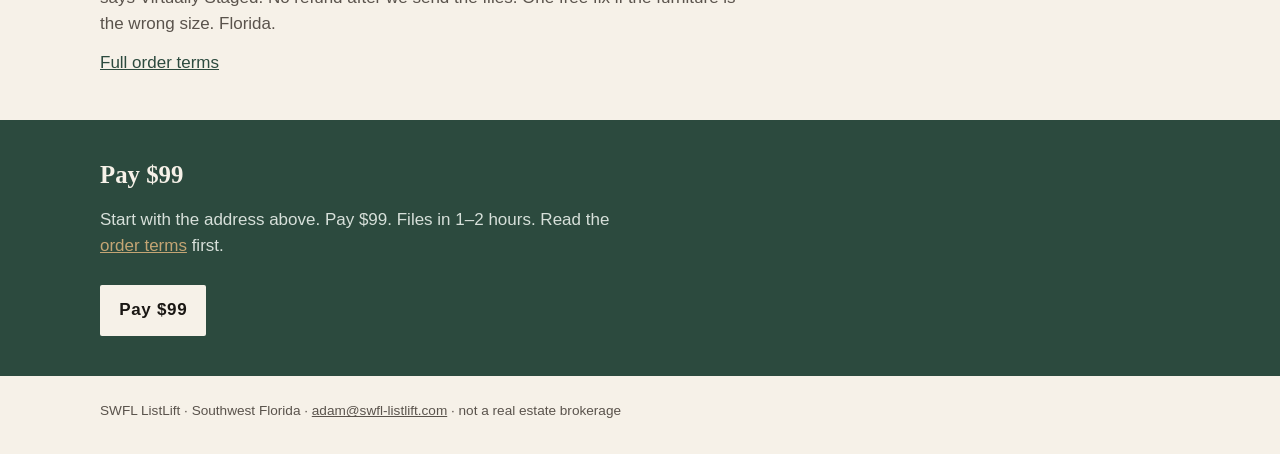
==== commit 34daa902: "Add photo-tab hint, plain copy, and independent photo tabs Photo tabs were not obviously clickable, " ====
--- a/index.html
+++ b/index.html
@@ -4,10 +4,10 @@
   <meta charset="utf-8">
   <base href="/">
   <meta name="viewport" content="width=device-width, initial-scale=1">
-  <title>SWFL ListLift — $99 for every empty interior</title>
-  <meta name="description" content="Virtual staging for one listing. $99. Warm modern or Florida cozy. Furniture and decor only. 1–2 hour delivery. Southwest Florida.">
-  <meta property="og:title" content="SWFL ListLift — $99 for every empty interior">
-  <meta property="og:description" content="Virtual staging for one listing. $99. 1–2 hour delivery. Virtually Staged on every file.">
+  <title>SWFL ListLift — we add furniture to empty listing photos</title>
+  <meta name="description" content="We add furniture to empty listing photos. $99 for one house. Warm modern or Florida cozy. Furniture and decor only. Files in 1–2 hours. Southwest Florida.">
+  <meta property="og:title" content="SWFL ListLift — we add furniture to empty listing photos">
+  <meta property="og:description" content="We add furniture to empty listing photos. $99 for one house. Files in 1–2 hours. Every file says Virtually Staged.">
   <meta property="og:url" content="https://swfl-listlift.com/">
   <link rel="icon" href="img/favicon.svg" type="image/svg+xml">
   <link rel="stylesheet" href="styles.css">
--- a/styles.css
+++ b/styles.css
@@ -98,6 +98,15 @@
 
 .nav-pay:hover { color: var(--paper); filter: brightness(1.08); }
 
+.nav-pay.is-wait {
+  background: #d8d2c8;
+  color: var(--muted);
+  pointer-events: none;
+  cursor: not-allowed;
+}
+
+.nav-pay.is-wait:hover { color: var(--muted); filter: none; }
+
 /* Type */
 
 .kicker,
@@ -215,6 +224,14 @@
 .hero { padding: 2.25rem 0 1.25rem; }
 
 .sample { margin-top: 2rem; }
+
+.trio-hint {
+  margin: 0 0 0.55rem;
+  max-width: 32rem;
+  color: var(--ink);
+  font-size: 1rem;
+  line-height: 1.45;
+}
 
 .trio-tabs {
   display: flex;
@@ -554,17 +571,120 @@
 }
 .legal .fine { font-size: 0.85rem; color: var(--muted); margin-top: 1.5rem; }
 
-/* Listing deep-link (static pages such as /l/landover-203) */
-
-.listing-trio {
-  display: grid;
-  gap: 0.75rem;
-  margin: 1.25rem 0 0;
-}
-
-.listing-trio .frame { display: block; }
-
-.listing-trio img {
+/* Listing hero — homepage-style tabs, one frame at a time */
+
+.listing-hero {
+  max-width: 32rem;
+  margin: 1.1rem 0 0;
+}
+
+.listing-hero .trio-hint {
+  max-width: none;
+}
+
+.listing-hero .trio-tabs {
+  display: flex;
+  max-width: none;
+}
+
+.listing-hero .trio-frames {
+  display: grid;
+  grid-template-columns: 1fr;
+  gap: 0;
+}
+
+.listing-hero .frame {
+  display: none;
+  margin: 0;
+}
+
+.listing-hero .frame.is-on { display: block; }
+
+.listing-hero .frame img,
+.listing-hero .frame .ph {
+  width: 100%;
+  aspect-ratio: 3 / 2;
+  object-fit: cover;
+  object-position: center;
+  background: #ddd6c8;
+}
+
+.listing-hero figcaption {
+  margin: 0.4rem 0 0;
+  font-size: 0.8rem;
+  letter-spacing: 0.04em;
+  text-transform: uppercase;
+  color: var(--muted);
+}
+
+.preview-shot {
+  position: relative;
+}
+
+.preview-wm {
+  position: absolute;
+  inset: 0;
+  overflow: hidden;
+  pointer-events: none;
+  display: flex;
+  flex-direction: column;
+  justify-content: space-evenly;
+  align-items: center;
+}
+
+.preview-wm span {
+  color: rgba(246, 241, 232, 0.55);
+  font-size: clamp(0.68rem, 1.5vw, 0.92rem);
+  font-weight: 800;
+  letter-spacing: 0.1em;
+  text-transform: uppercase;
+  white-space: nowrap;
+  transform: rotate(-28deg);
+  text-shadow: 0 1px 2px rgba(26, 23, 20, 0.28);
+}
+
+.listing-gallery {
+  display: grid;
+  grid-template-columns: repeat(3, 1fr);
+  gap: 0.55rem;
+  margin: 0 0 0.35rem;
+}
+
+.listing-gallery figure {
+  margin: 0;
+  padding: 0;
+  border: 3px solid transparent;
+  background: transparent;
+}
+
+.listing-gallery figure.is-stage {
+  position: relative;
+  border-color: var(--mangrove);
+}
+
+.listing-gallery figure.is-stage::after {
+  content: "";
+  position: absolute;
+  top: 0.4rem;
+  right: 0.4rem;
+  width: 26px;
+  height: 26px;
+  border-radius: 50%;
+  background-color: var(--mangrove);
+  background-image: url("data:image/svg+xml,%3Csvg xmlns='http://www.w3.org/2000/svg' viewBox='0 0 16 16'%3E%3Cpath fill='%23F6F1E8' d='M6.3 11.5 2.8 8l1.15-1.15L6.3 9.2l5.75-5.75L13.2 4.6z'/%3E%3C/svg%3E");
+  background-repeat: no-repeat;
+  background-position: center;
+  background-size: 14px 14px;
+  box-shadow: 0 0 0 1.5px var(--paper);
+  pointer-events: none;
+}
+
+.listing-gallery figure.is-skip img {
+  opacity: 0.58;
+  filter: saturate(0.55);
+}
+
+.listing-gallery img {
   width: 100%;
   aspect-ratio: 3 / 4;
   object-fit: cover;
@@ -572,59 +692,107 @@
   background: #ddd6c8;
 }
 
-.listing-trio .badge::after { bottom: 2.1rem; }
-
-.photo-strip {
-  display: grid;
-  grid-template-columns: repeat(2, minmax(0, 9.5rem));
+.listing-gallery figcaption {
+  display: flex;
+  flex-direction: column;
+  gap: 0.1rem;
+  padding: 0.3rem 0.2rem 0.35rem;
+}
+
+.listing-gallery .who,
+.listing-gallery .mark {
+  font-size: 0.65rem;
+  letter-spacing: 0.04em;
+  text-transform: uppercase;
+  line-height: 1.25;
+}
+
+.listing-gallery .who { color: var(--muted); }
+
+.listing-gallery figure.is-stage .mark {
+  color: var(--mangrove);
+  font-weight: 700;
+}
+
+.listing-gallery figure.is-skip .mark { color: var(--muted); }
+
+.buy-block {
+  margin: 0.15rem 0 2rem;
+  max-width: 34rem;
+}
+
+.buy-block .ask { margin: 0 0 0.45rem; }
+
+.buy-block .rule-line { margin: 0.9rem 0 0; }
+
+.buy-block .buy-btn { margin-top: 0.85rem; }
+
+.gallery-key { margin: 0 0 0.65rem; }
+
+.style-toggle {
+  display: grid;
+  grid-template-columns: 1fr 1fr;
   gap: 0.55rem;
-  margin: 0 0 0.25rem;
-}
-
-.photo-strip figure { margin: 0; }
-
-.photo-strip img {
   width: 100%;
-  aspect-ratio: 3 / 4;
-  object-fit: cover;
-  object-position: center;
-  background: #ddd6c8;
-}
-
-.photo-strip .who {
+  max-width: 34rem;
+  margin: 0.15rem 0 0;
+}
+
+.style-toggle-btn {
   display: block;
-  margin-top: 0.3rem;
-  font-size: 0.7rem;
-  letter-spacing: 0.04em;
-  text-transform: uppercase;
-  color: var(--muted);
-}
-
-.style-radios {
-  margin: 1.35rem 0 0;
-  padding: 0.85rem 1.05rem 1rem;
+  margin: 0;
+  cursor: pointer;
+}
+
+.style-toggle-btn input {
+  position: absolute;
+  width: 1px;
+  height: 1px;
+  overflow: hidden;
+  clip: rect(0 0 0 0);
+}
+
+.style-toggle-btn span {
+  display: flex;
+  align-items: center;
+  justify-content: center;
+  gap: 0.5rem;
+  min-height: 3rem;
+  padding: 0.85rem 0.7rem;
+  text-align: center;
+  font-weight: 600;
+  letter-spacing: 0.02em;
+  background: var(--card);
+  color: var(--ink);
   border: 1px solid var(--ink);
+}
+
+.style-toggle-btn span::before {
+  content: "";
+  width: 0.85rem;
+  height: 0.85rem;
+  flex-shrink: 0;
+  border: 2px solid var(--mangrove);
+  border-radius: 50%;
   background: var(--card);
-  max-width: 34rem;
-}
-
-.style-radios legend {
-  padding: 0 0.35rem;
-  font-family: var(--serif);
-  font-weight: 600;
-}
-
-.style-radios label {
-  display: flex;
-  align-items: flex-start;
-  gap: 0.55rem;
-  margin: 0.45rem 0 0;
-  cursor: pointer;
-}
-
-.style-radios input {
-  margin-top: 0.3rem;
-  accent-color: var(--mangrove);
+  box-sizing: border-box;
+}
+
+.style-toggle-btn input:checked + span {
+  background: var(--card);
+  color: var(--ink);
+  border: 3px solid var(--mangrove);
+  padding: calc(0.85rem - 2px) calc(0.7rem - 2px);
+}
+
+.style-toggle-btn input:checked + span::before {
+  background: var(--mangrove);
+  box-shadow: inset 0 0 0 2px var(--card);
+}
+
+.style-toggle-btn input:focus-visible + span {
+  outline: 2px solid var(--mangrove);
+  outline-offset: 2px;
 }
 
 .buy-btn {
@@ -645,18 +813,33 @@
 
 .buy-btn:hover { color: var(--paper); filter: brightness(1.08); }
 
+.buy-btn.is-wait {
+  background: #d8d2c8;
+  color: var(--muted);
+  pointer-events: none;
+  cursor: not-allowed;
+}
+
+.buy-btn.is-wait:hover { color: var(--muted); filter: none; }
+
 @media (min-width: 600px) {
   .lookup-row { flex-direction: row; align-items: stretch; }
   .lookup-row input { flex: 1; }
   .thumbs { grid-template-columns: repeat(4, 1fr); }
+  .listing-gallery { grid-template-columns: repeat(6, 1fr); }
 }
 
 @media (min-width: 800px) {
-  .listing-trio { grid-template-columns: 1fr 1fr 1fr; }
   .trio-tabs { display: none; }
+  .trio-hint { display: none; }
+  .listing-hero .trio-hint { display: block; }
   .trio-frames,
   .style-pick { grid-template-columns: 1fr 1fr 1fr; }
   .frame { display: block !important; }
+  .listing-hero .trio-tabs { display: flex; }
+  .listing-hero .trio-frames { grid-template-columns: 1fr; }
+  .listing-hero .frame { display: none !important; }
+  .listing-hero .frame.is-on { display: block !important; }
   .badge::after { bottom: 2.1rem; }
   .steps { grid-template-columns: 1fr 1fr; gap: 1.5rem; }
   .steps li { padding-left: 0; padding-top: 2.4rem; }
@@ -669,10 +852,14 @@
 }
 
 @media print {
-  .nav, .nav-pay, .trio-tabs, .btn, .lookup { display: none !important; }
-  .trio-frames,
-  .listing-trio { display: grid !important; grid-template-columns: 1fr 1fr 1fr; }
+  .nav, .nav-pay, .trio-tabs, .trio-hint, .btn, .lookup { display: none !important; }
+  .listing-hero .trio-hint { display: block !important; }
+  .trio-frames { display: grid !important; grid-template-columns: 1fr 1fr 1fr; }
   .frame { display: block !important; break-inside: avoid; }
+  .listing-hero .trio-tabs { display: flex !important; }
+  .listing-hero .trio-frames { grid-template-columns: 1fr !important; }
+  .listing-hero .frame { display: none !important; }
+  .listing-hero .frame.is-on { display: block !important; }
   .pay { background: var(--paper); color: var(--ink); border-top: 1px solid var(--ink); }
   .pay p { color: var(--muted); }
   img { break-inside: avoid; }
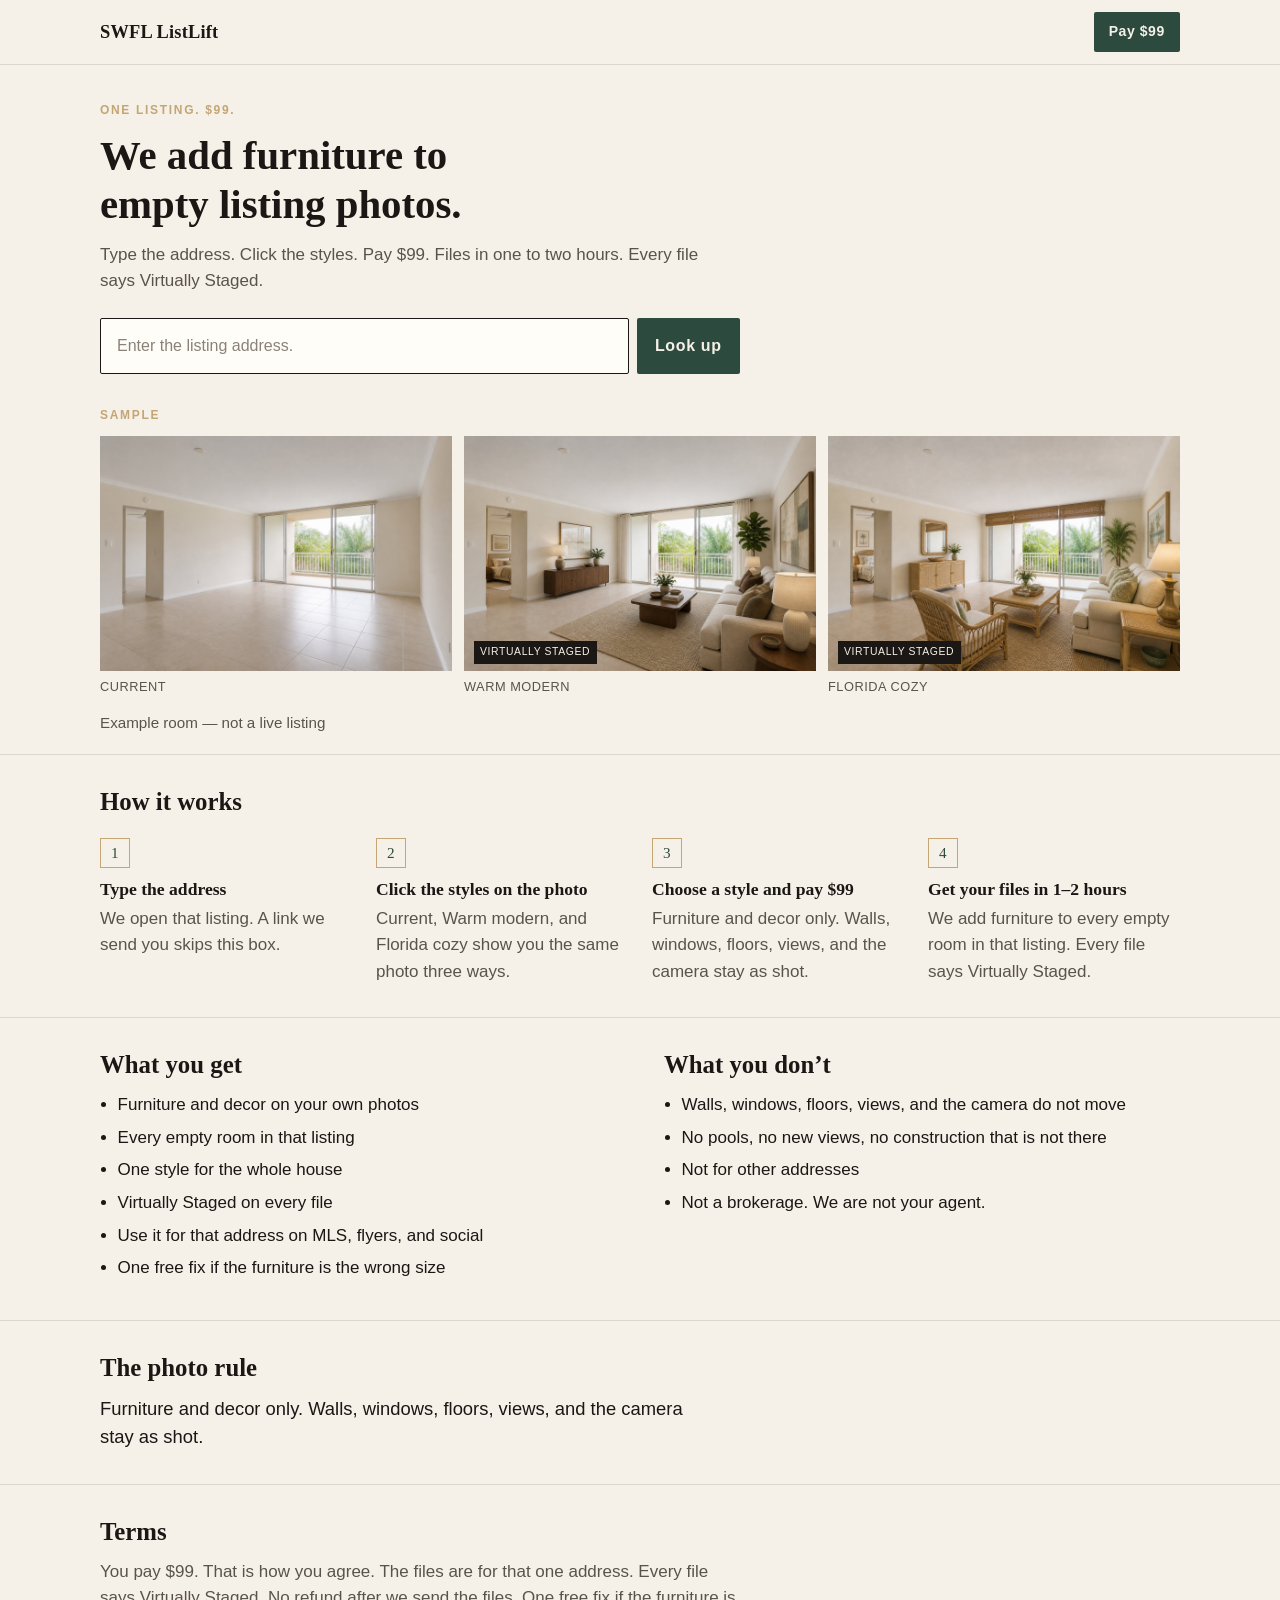
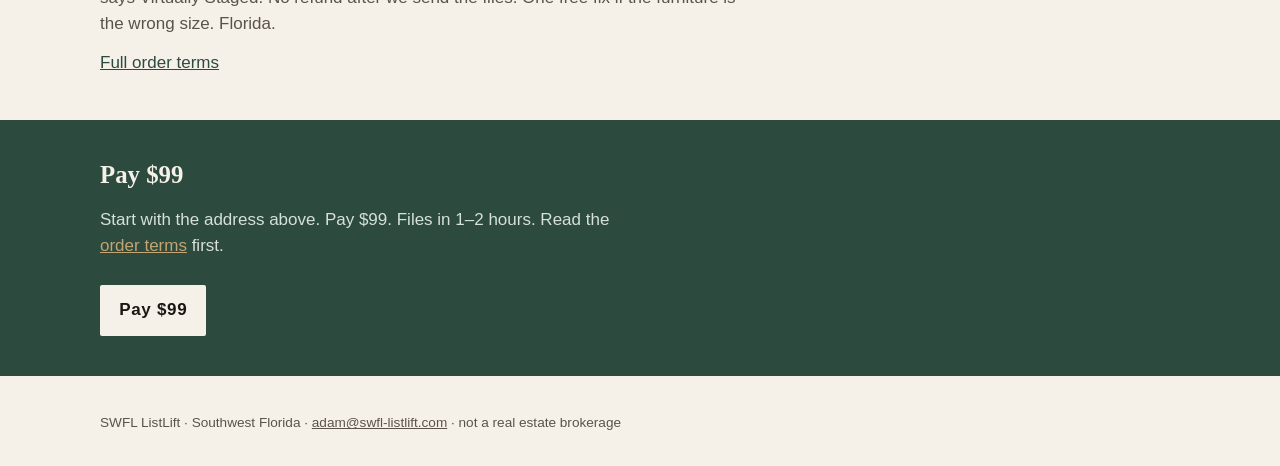
==== commit 9ffd973f: "Add Mixpanel page view, photo style, and pay events. Track listing and home views plus photo-tab and" ====
--- a/index.html
+++ b/index.html
@@ -16,6 +16,8 @@
   <div id="app">
     <p class="boot">Loading…</p>
   </div>
+  <script src="https://cdn.mxpnl.com/libs/mixpanel-2-latest.min.js"></script>
+  <script src="analytics.js"></script>
   <script src="app.js"></script>
 </body>
 </html>
--- a/styles.css
+++ b/styles.css
@@ -340,7 +340,7 @@
 
 /* Listing */
 
-.listing { padding: 1.75rem 0 2.5rem; }
+.listing { padding: 2.25rem 0 3.5rem; }
 .listing h1 { max-width: none; }
 
 .back {
@@ -550,7 +550,7 @@
 /* Footer */
 
 .footer {
-  padding: 1.5rem 0 2rem;
+  padding: 2.25rem 0 2rem;
   font-size: 0.85rem;
   color: var(--muted);
 }
@@ -575,7 +575,7 @@
 
 .listing-hero {
   max-width: 32rem;
-  margin: 1.1rem 0 0;
+  margin: 2rem 0 0;
 }
 
 .listing-hero .trio-hint {
@@ -621,32 +621,10 @@
   position: relative;
 }
 
-.preview-wm {
-  position: absolute;
-  inset: 0;
-  overflow: hidden;
-  pointer-events: none;
-  display: flex;
-  flex-direction: column;
-  justify-content: space-evenly;
-  align-items: center;
-}
-
-.preview-wm span {
-  color: rgba(246, 241, 232, 0.55);
-  font-size: clamp(0.68rem, 1.5vw, 0.92rem);
-  font-weight: 800;
-  letter-spacing: 0.1em;
-  text-transform: uppercase;
-  white-space: nowrap;
-  transform: rotate(-28deg);
-  text-shadow: 0 1px 2px rgba(26, 23, 20, 0.28);
-}
-
 .listing-gallery {
   display: grid;
   grid-template-columns: repeat(3, 1fr);
-  gap: 0.55rem;
+  gap: 0.7rem;
   margin: 0 0 0.35rem;
 }
 
@@ -717,9 +695,13 @@
 .listing-gallery figure.is-skip .mark { color: var(--muted); }
 
 .buy-block {
-  margin: 0.15rem 0 2rem;
+  margin: 2.25rem 0 0;
   max-width: 34rem;
 }
+
+/* Gallery heading sets its own gap after the buy block, so the two
+   sibling margins can't collapse into something smaller. */
+.buy-block + .ask { margin-top: 2.5rem; }
 
 .buy-block .ask { margin: 0 0 0.45rem; }
 
